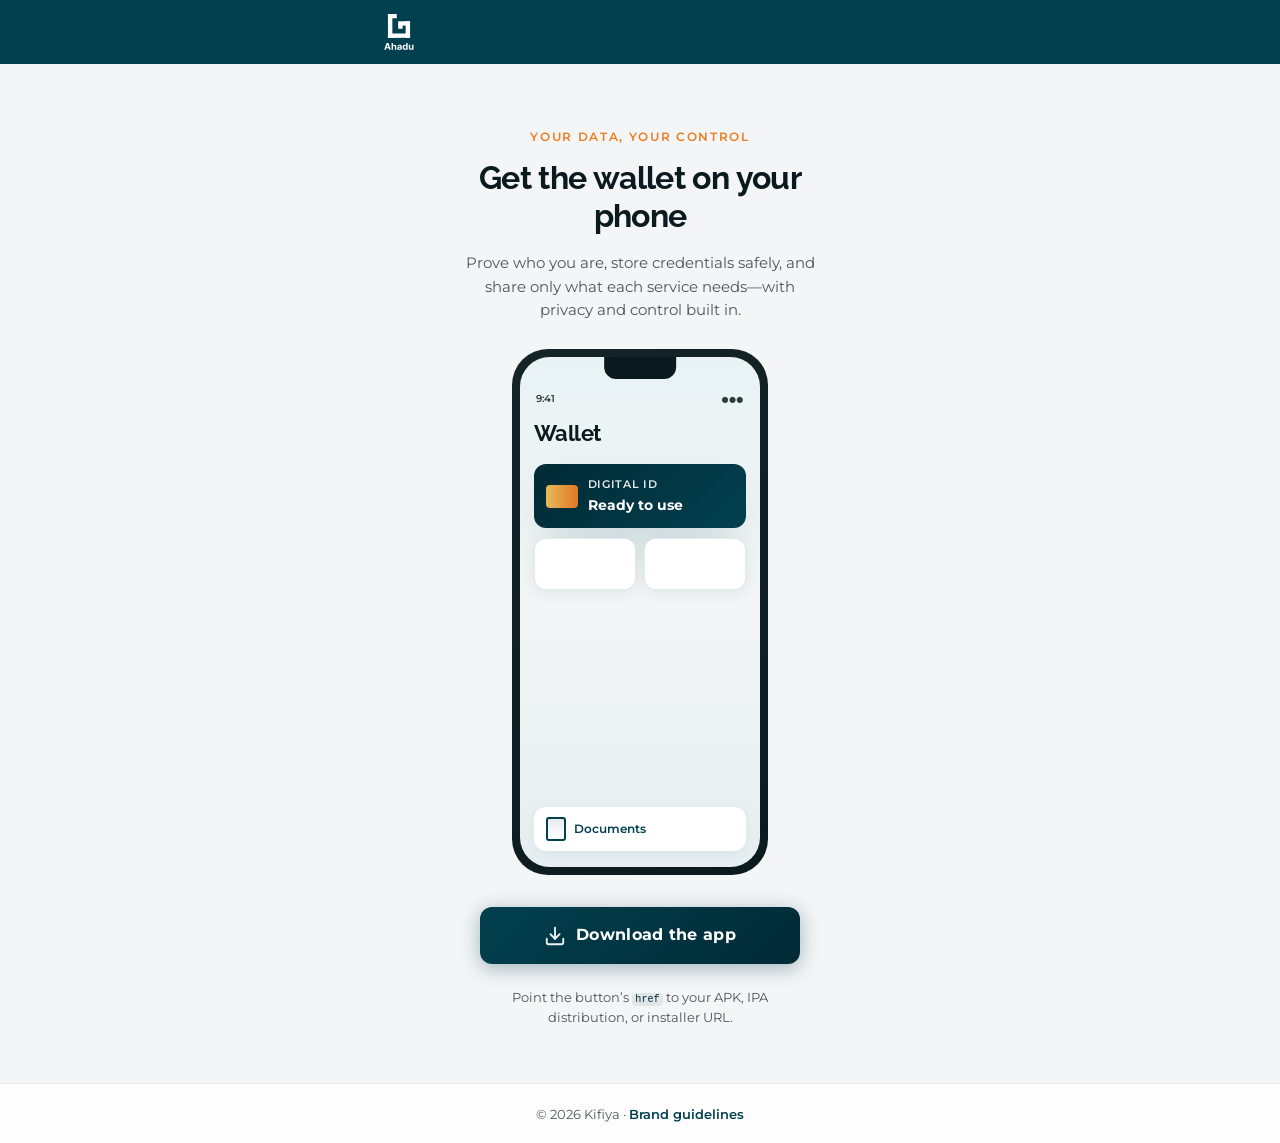
==== index.html @ 726f1c5e "fix" ====
<!DOCTYPE html>
<html lang="en">
<head>
  <meta charset="utf-8" />
  <meta name="viewport" content="width=device-width, initial-scale=1, viewport-fit=cover" />
  <meta name="theme-color" content="#02404F" />
  <meta name="description" content="Download the Kifiya digital identity wallet app." />
  <title>Download the app — Kifiya</title>
  <link rel="icon" href="favicon.svg" type="image/svg+xml" />
  <link rel="apple-touch-icon" href="favicon.svg" />
  <link rel="preconnect" href="https://fonts.googleapis.com" />
  <link rel="preconnect" href="https://fonts.gstatic.com" crossorigin />
  <link href="https://fonts.googleapis.com/css2?family=Montserrat:ital,wght@0,400;0,600;0,700;1,400&family=Raleway:wght@600;700&display=swap" rel="stylesheet" />
  <link rel="stylesheet" href="styles.css" />
</head>
<body>
  <div class="page">
    <header class="header">
      <div class="header__inner">
        <a class="header__brand" href="./" aria-label="Kifiya — Digital Identity Wallet">
          <img
            class="header__logo"
            src="full_logo.svg"
            width="205"
            height="250"
            alt=""
            decoding="async"
          />
        </a>
      </div>
    </header>

    <main class="main">
      <section class="hero" aria-labelledby="hero-heading">
        <p class="eyebrow">Your data, your control</p>
        <h1 id="hero-heading" class="hero__title">Get the wallet on your phone</h1>
        <p class="hero__lede">
          Prove who you are, store credentials safely, and share only what each service needs—with privacy and control built in.
        </p>

        <div class="device-showcase">
          <div class="phone" aria-hidden="true">
            <div class="phone__bezel">
              <div class="phone__notch"></div>
              <div class="phone__screen">
                <div class="app-ui">
                  <div class="app-ui__status">
                    <span>9:41</span>
                    <span class="app-ui__icons">●●●</span>
                  </div>
                  <div class="app-ui__header">
                    <span class="app-ui__greeting">Wallet</span>
                  </div>
                  <div class="app-ui__card app-ui__card--id">
                    <span class="app-ui__chip"></span>
                    <div class="app-ui__card-text">
                      <span class="app-ui__label">Digital ID</span>
                      <span class="app-ui__sub">Ready to use</span>
                    </div>
                  </div>
                  <div class="app-ui__row">
                    <div class="app-ui__tile"></div>
                    <div class="app-ui__tile"></div>
                  </div>
                  <div class="app-ui__doc">
                    <span class="app-ui__doc-icon"></span>
                    <span>Documents</span>
                  </div>
                </div>
              </div>
            </div>
          </div>
        </div>

        <div class="download-wrap">
          <a class="download-btn" href="#" rel="noopener">
            <span class="download-btn__icon" aria-hidden="true">
              <svg viewBox="0 0 24 24" width="22" height="22" fill="none" stroke="currentColor" stroke-width="2" stroke-linecap="round" stroke-linejoin="round">
                <path d="M21 15v4a2 2 0 0 1-2 2H5a2 2 0 0 1-2-2v-4" />
                <polyline points="7 10 12 15 17 10" />
                <line x1="12" y1="15" x2="12" y2="3" />
              </svg>
            </span>
            Download the app
          </a>
        </div>

        <p class="fineprint">
          Point the button’s <code class="fineprint__code">href</code> to your APK, IPA distribution, or installer URL.
        </p>
      </section>
    </main>

    <footer class="footer">
      <p>
        © <span id="y"></span> Kifiya ·
        <a class="footer__link" href="https://brand.kifiya.com/" rel="noopener noreferrer" target="_blank">Brand guidelines</a>
      </p>
    </footer>
  </div>
  <script>
    document.getElementById("y").textContent = new Date().getFullYear();
  </script>
</body>
</html>
---- styles.css ----
/*
 * Kifiya brand — https://brand.kifiya.com/
 * Primary #02404F · Secondary #EB7D23 · Dark #0A1A1F · Light #F3F5F6
 * Montserrat (body) · Raleway (headlines)
 * Spacing: 4px base; sections 48–64px; components 16–24px
 */

:root {
  --kifiya-primary: #02404f;
  --kifiya-primary-dark: #012a35;
  --kifiya-secondary: #eb7d23;
  --kifiya-dark: #0a1a1f;
  --kifiya-light: #f3f5f6;
  --kifiya-white: #ffffff;
  --text: var(--kifiya-dark);
  --text-muted: rgba(10, 26, 31, 0.72);
  --radius-md: 12px;
  --shadow-soft: 0 20px 48px -16px rgba(2, 64, 79, 0.28);
  --shadow-phone: 0 28px 56px -16px rgba(10, 26, 31, 0.4);
  --font-body: "Montserrat", system-ui, -apple-system, "Segoe UI", sans-serif;
  --font-display: "Raleway", "Montserrat", system-ui, sans-serif;
}

*,
*::before,
*::after {
  box-sizing: border-box;
}

html {
  -webkit-text-size-adjust: 100%;
}

body {
  margin: 0;
  min-height: 100dvh;
  font-family: var(--font-body);
  font-size: 1rem;
  line-height: 1.55;
  color: var(--text);
  background: var(--kifiya-light);
}

.page {
  min-height: 100dvh;
  display: flex;
  flex-direction: column;
}

.visually-hidden {
  position: absolute;
  width: 1px;
  height: 1px;
  padding: 0;
  margin: -1px;
  overflow: hidden;
  clip: rect(0, 0, 0, 0);
  white-space: nowrap;
  border: 0;
}

/* Header: white logo on peacock green (brand “On Peacock Green”) */
.header {
  display: flex;
  align-items: center;
  min-height: 56px;
  padding: 12px 16px;
  background: var(--kifiya-primary);
  color: var(--kifiya-white);
  position: sticky;
  top: 0;
  z-index: 10;
  box-shadow: 0 1px 0 rgba(255, 255, 255, 0.06);
}

.header__inner {
  width: 100%;
  max-width: 32rem;
  margin: 0 auto;
  display: flex;
  align-items: center;
  min-height: 0;
}

.header__brand {
  display: flex;
  align-items: center;
  line-height: 0;
  text-decoration: none;
  color: inherit;
}

.header__brand:focus-visible {
  outline: 2px solid var(--kifiya-secondary);
  outline-offset: 4px;
  border-radius: 4px;
}

/*
 * full_logo.svg is black; invert for white mark on primary.
 * display:block removes inline-img baseline gap (avoids ~2× visual height).
 */
.header__logo {
  display: block;
  width: auto;
  height: 32px;
  max-height: 32px;
  max-width: 44px;
  object-fit: contain;
  object-position: left center;
  filter: brightness(0) invert(1);
}

@media (min-width: 480px) {
  .header {
    padding: 12px 20px;
    min-height: 64px;
  }

  .header__logo {
    height: 36px;
    max-height: 36px;
    max-width: 50px;
  }
}

.main {
  flex: 1;
  padding: 48px 20px 56px;
}

.hero {
  max-width: 26rem;
  margin: 0 auto;
  text-align: center;
}

.eyebrow {
  margin: 0 0 12px;
  font-family: var(--font-body);
  font-size: 0.75rem;
  font-weight: 600;
  text-transform: uppercase;
  letter-spacing: 0.14em;
  color: var(--kifiya-secondary);
}

.hero__title {
  margin: 0 0 16px;
  font-family: var(--font-display);
  font-size: clamp(1.625rem, 5vw, 2rem);
  font-weight: 700;
  line-height: 1.2;
  color: var(--kifiya-dark);
  letter-spacing: -0.02em;
}

.hero__lede {
  margin: 0 0 28px;
  color: var(--text-muted);
  font-size: 0.9375rem;
  max-width: 22rem;
  margin-left: auto;
  margin-right: auto;
}

.device-showcase {
  margin: 0 auto 32px;
  display: flex;
  justify-content: center;
}

.phone {
  filter: drop-shadow(var(--shadow-phone));
}

.phone__bezel {
  width: min(16rem, 72vw);
  aspect-ratio: 9 / 18.5;
  background: linear-gradient(145deg, #152428 0%, var(--kifiya-dark) 100%);
  border-radius: 2.25rem;
  padding: 8px;
  position: relative;
}

.phone__notch {
  position: absolute;
  top: 0.5rem;
  left: 50%;
  transform: translateX(-50%);
  width: 28%;
  height: 1.35rem;
  background: var(--kifiya-dark);
  border-radius: 0 0 12px 12px;
  z-index: 2;
}

.phone__screen {
  width: 100%;
  height: 100%;
  border-radius: 1.85rem;
  overflow: hidden;
  background: linear-gradient(
    180deg,
    #e8f2f4 0%,
    var(--kifiya-light) 50%,
    #e5eef0 100%
  );
}

.app-ui {
  padding: 2.1rem 0.85rem 1rem;
  height: 100%;
  display: flex;
  flex-direction: column;
  gap: 10px;
}

.app-ui__status {
  display: flex;
  justify-content: space-between;
  align-items: center;
  font-size: 0.65rem;
  font-weight: 600;
  color: var(--kifiya-dark);
  opacity: 0.85;
  padding: 0 0.15rem;
}

.app-ui__icons {
  letter-spacing: 0.05em;
  font-size: 0.5rem;
}

.app-ui__header {
  text-align: left;
}

.app-ui__greeting {
  font-family: var(--font-display);
  font-size: 1.35rem;
  font-weight: 700;
  color: var(--kifiya-dark);
  letter-spacing: -0.02em;
}

.app-ui__card {
  margin-top: 4px;
  border-radius: var(--radius-md);
  padding: 12px;
  display: flex;
  align-items: center;
  gap: 10px;
  background: linear-gradient(
    135deg,
    var(--kifiya-primary-dark) 0%,
    var(--kifiya-primary) 100%
  );
  color: var(--kifiya-white);
  box-shadow: var(--shadow-soft);
}

.app-ui__chip {
  width: 2rem;
  height: 1.45rem;
  border-radius: 4px;
  background: linear-gradient(90deg, #f4c15a 0%, var(--kifiya-secondary) 100%);
  opacity: 0.95;
}

.app-ui__card-text {
  display: flex;
  flex-direction: column;
  align-items: flex-start;
  gap: 0.1rem;
}

.app-ui__label {
  font-size: 0.7rem;
  font-weight: 600;
  opacity: 0.9;
  text-transform: uppercase;
  letter-spacing: 0.06em;
}

.app-ui__sub {
  font-size: 0.85rem;
  font-weight: 700;
}

.app-ui__row {
  display: grid;
  grid-template-columns: 1fr 1fr;
  gap: 8px;
}

.app-ui__tile {
  height: 3.25rem;
  border-radius: 12px;
  background: var(--kifiya-white);
  box-shadow: 0 4px 14px rgba(2, 64, 79, 0.08);
  border: 1px solid rgba(2, 64, 79, 0.1);
}

.app-ui__doc {
  margin-top: auto;
  display: flex;
  align-items: center;
  gap: 8px;
  padding: 10px 12px;
  background: var(--kifiya-white);
  border-radius: 12px;
  font-size: 0.75rem;
  font-weight: 600;
  color: var(--kifiya-primary);
  box-shadow: 0 2px 10px rgba(2, 64, 79, 0.06);
}

.app-ui__doc-icon {
  width: 1.25rem;
  height: 1.5rem;
  border-radius: 3px;
  border: 2px solid var(--kifiya-primary);
  background: linear-gradient(
    180deg,
    rgba(2, 64, 79, 0.1) 0%,
    transparent 100%
  );
}

.download-wrap {
  max-width: 20rem;
  margin: 0 auto;
}

.download-btn {
  display: inline-flex;
  align-items: center;
  justify-content: center;
  gap: 10px;
  width: 100%;
  padding: 16px 24px;
  border-radius: var(--radius-md);
  text-decoration: none;
  color: var(--kifiya-white);
  font-family: var(--font-body);
  font-size: 1rem;
  font-weight: 700;
  letter-spacing: 0.02em;
  background: linear-gradient(
    135deg,
    var(--kifiya-primary) 0%,
    var(--kifiya-primary-dark) 100%
  );
  border: none;
  box-shadow: 0 4px 20px rgba(2, 64, 79, 0.35);
  transition: transform 0.15s ease, box-shadow 0.15s ease, background 0.15s ease;
  min-height: 52px;
}

.download-btn:hover {
  transform: translateY(-2px);
  box-shadow: 0 10px 28px rgba(2, 64, 79, 0.4);
}

.download-btn:active {
  transform: translateY(0);
}

.download-btn:focus-visible {
  outline: 2px solid var(--kifiya-secondary);
  outline-offset: 3px;
}

.download-btn__icon {
  display: flex;
  flex-shrink: 0;
  opacity: 0.95;
}

.fineprint {
  margin: 24px auto 0;
  max-width: 20rem;
  font-size: 0.8125rem;
  color: var(--text-muted);
  line-height: 1.45;
}

.fineprint__code {
  font-family: ui-monospace, monospace;
  font-size: 0.78em;
  padding: 0.1em 0.35em;
  border-radius: 4px;
  background: rgba(2, 64, 79, 0.08);
  color: var(--kifiya-primary-dark);
}

.footer {
  margin-top: auto;
  padding: 20px;
  text-align: center;
  font-size: 0.8125rem;
  color: var(--text-muted);
  border-top: 1px solid rgba(2, 64, 79, 0.1);
  background: rgba(255, 255, 255, 0.85);
}

.footer p {
  margin: 0;
}

.footer__link {
  color: var(--kifiya-primary);
  font-weight: 600;
  text-decoration: none;
}

.footer__link:hover {
  color: var(--kifiya-secondary);
  text-decoration: underline;
  text-underline-offset: 3px;
}

@media (min-width: 480px) {
  .main {
    padding-top: 64px;
  }
}

@media (prefers-reduced-motion: reduce) {
  .download-btn {
    transition: none;
  }

  .download-btn:hover {
    transform: none;
  }
}
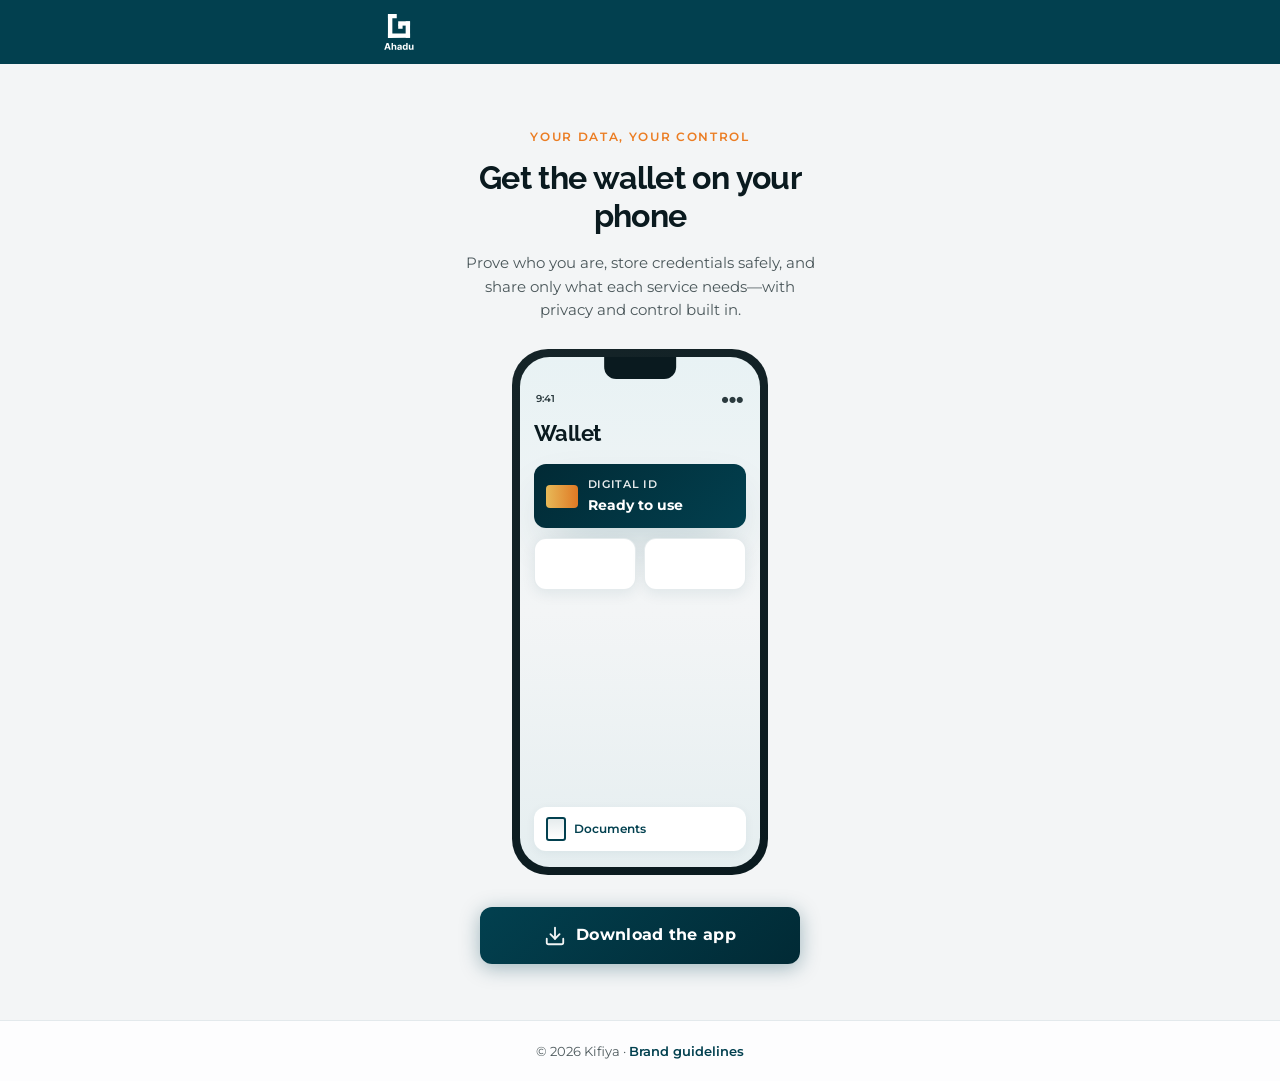
==== commit 5e77b3be: "cleanup" ====
--- a/index.html
+++ b/index.html
@@ -84,10 +84,6 @@
             Download the app
           </a>
         </div>
-
-        <p class="fineprint">
-          Point the button’s <code class="fineprint__code">href</code> to your APK, IPA distribution, or installer URL.
-        </p>
       </section>
     </main>
 
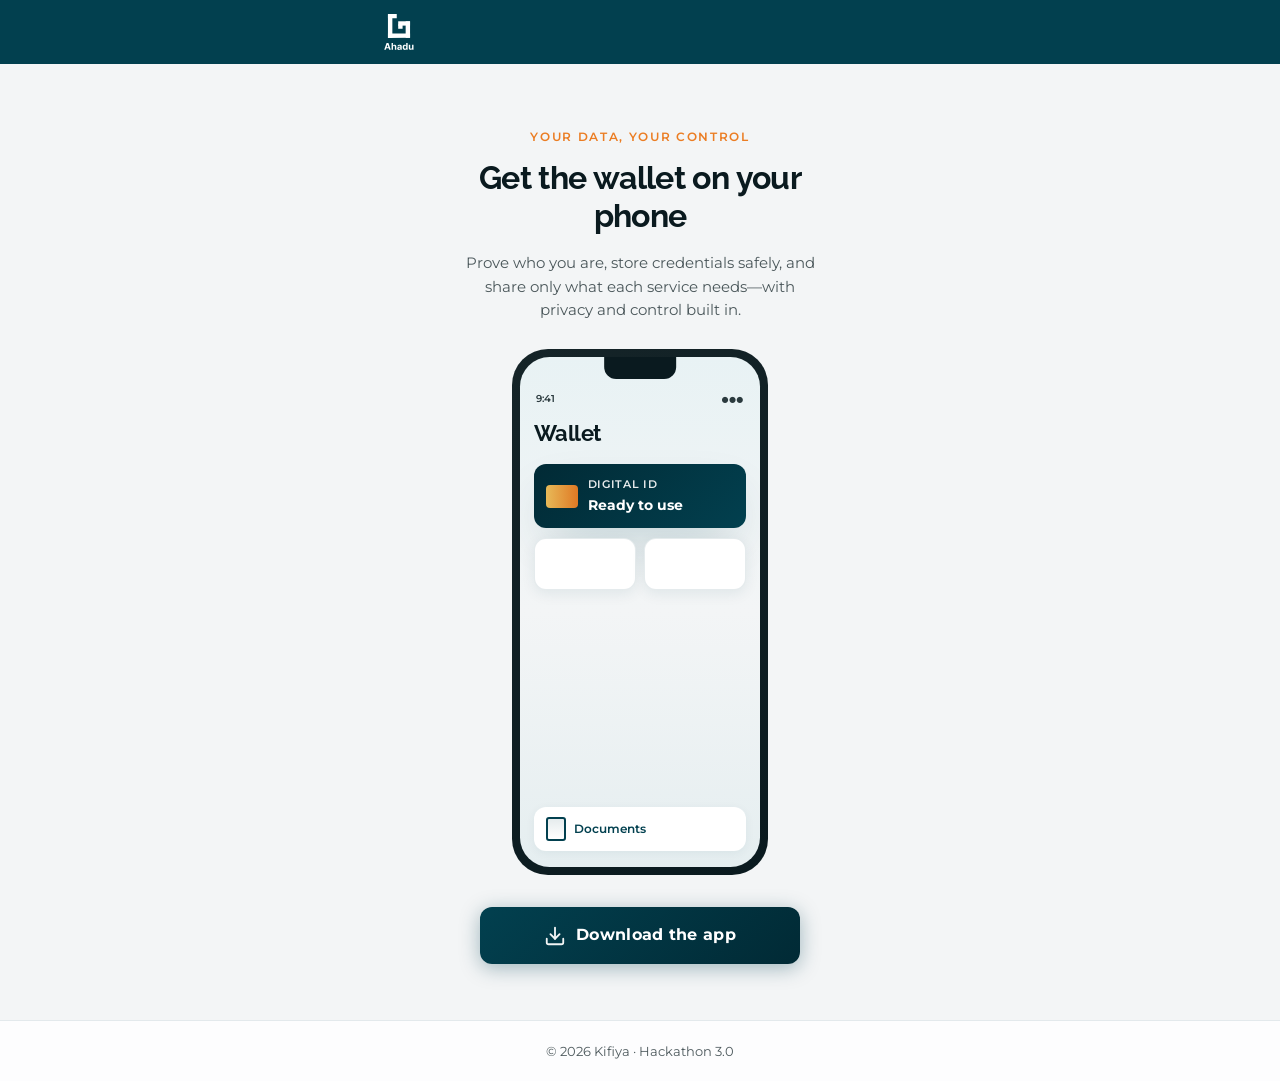
==== commit ad33f9d3: "fix" ====
--- a/index.html
+++ b/index.html
@@ -89,8 +89,7 @@
 
     <footer class="footer">
       <p>
-        © <span id="y"></span> Kifiya ·
-        <a class="footer__link" href="https://brand.kifiya.com/" rel="noopener noreferrer" target="_blank">Brand guidelines</a>
+        © <span id="y"></span> Kifiya · Hackathon 3.0
       </p>
     </footer>
   </div>
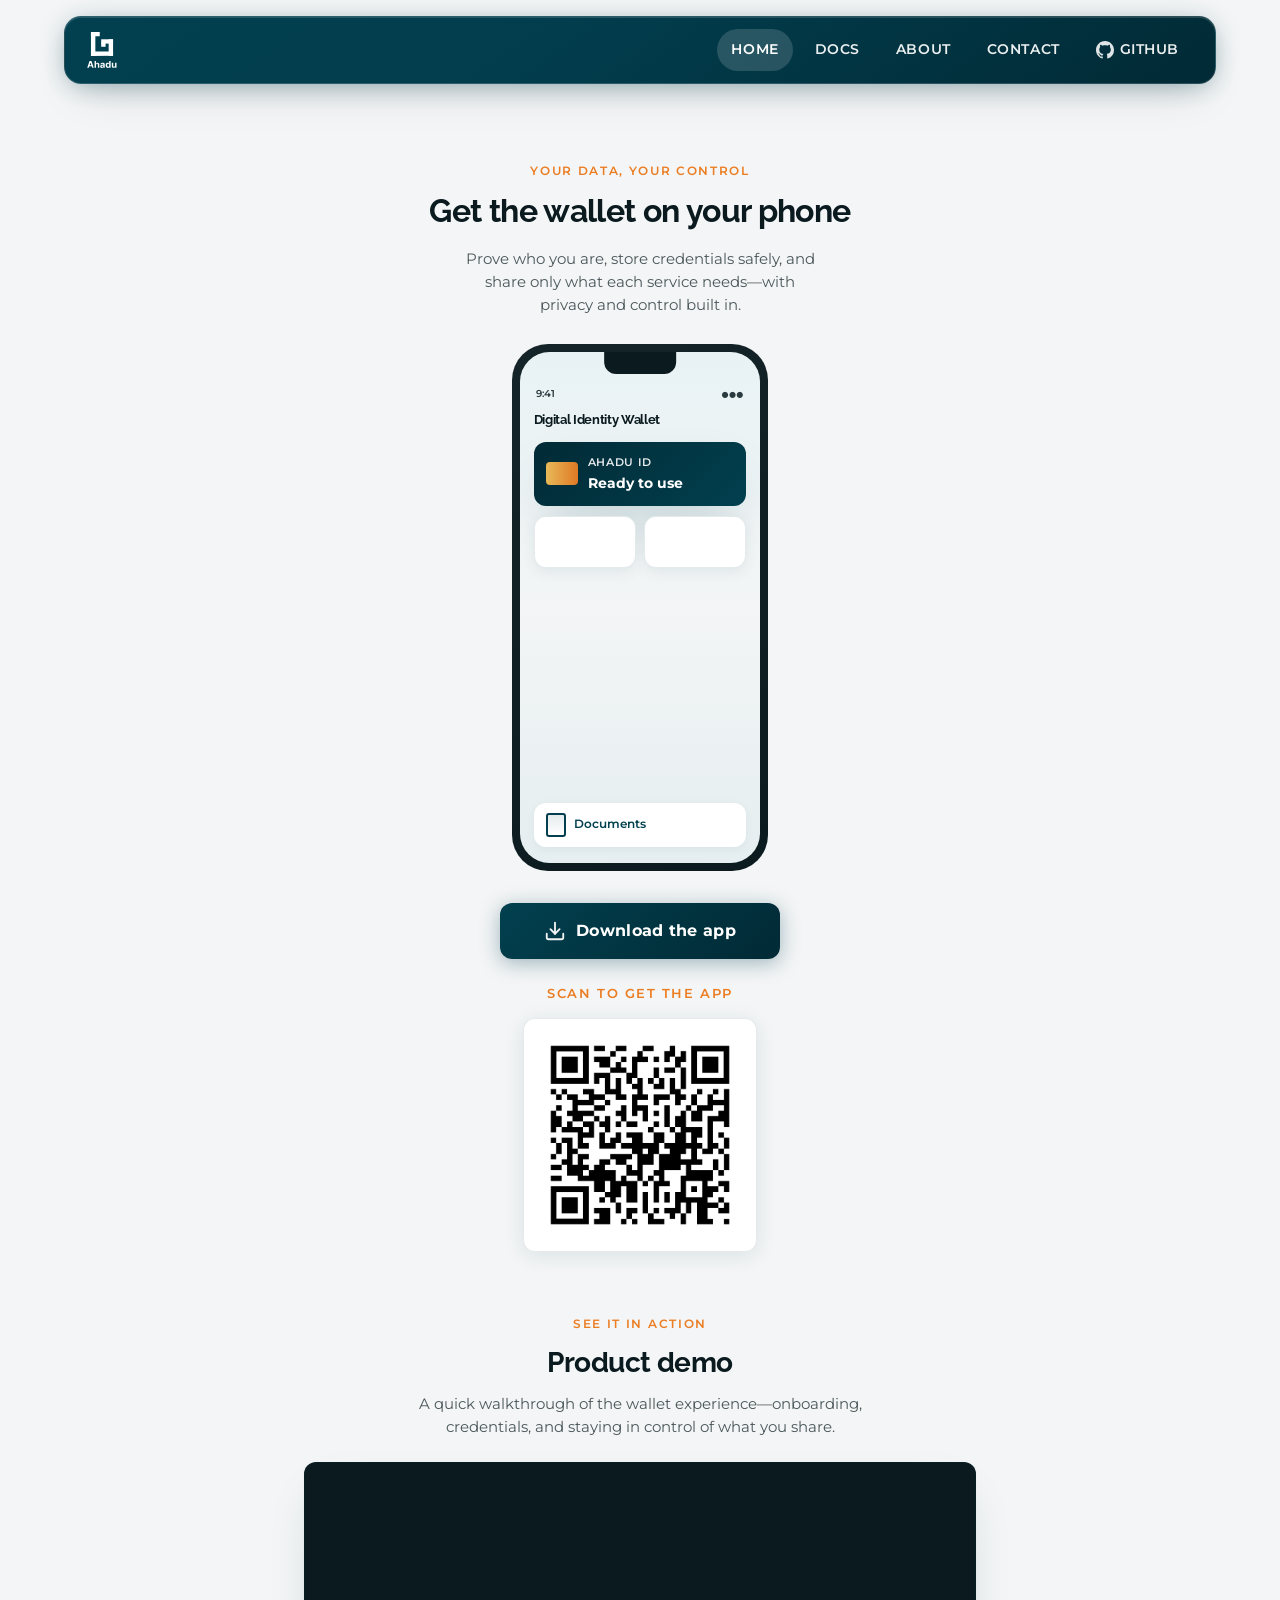
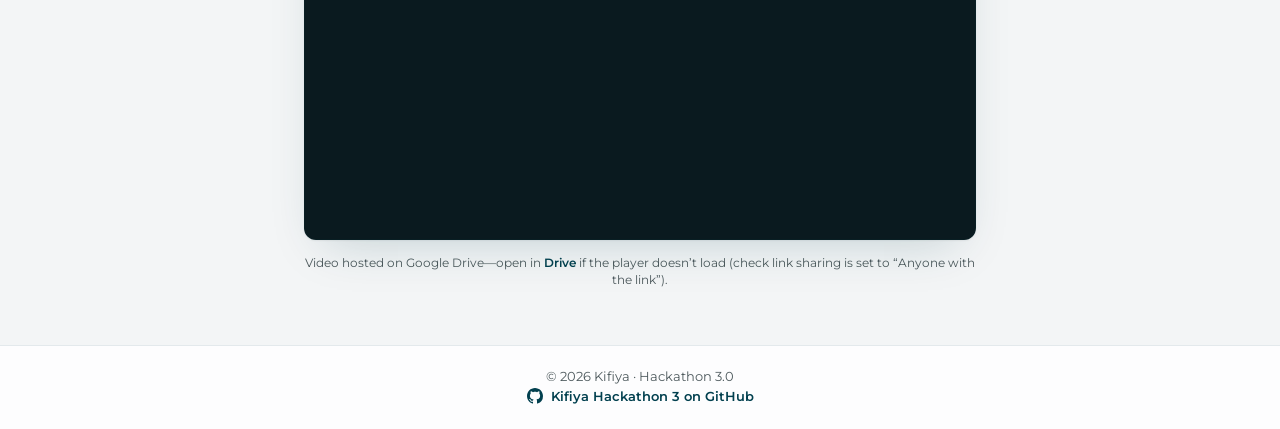
==== commit c0d3258a: "add demo" ====
--- a/index.html
+++ b/index.html
@@ -27,6 +27,43 @@
             decoding="async"
           />
         </a>
+        <button
+          type="button"
+          class="header__menu-btn"
+          aria-expanded="false"
+          aria-controls="site-main-nav"
+          aria-label="Open menu"
+        >
+          <span class="header__menu-icon" aria-hidden="true">
+            <span class="header__menu-line"></span>
+            <span class="header__menu-line"></span>
+            <span class="header__menu-line"></span>
+          </span>
+        </button>
+        <nav class="header__nav" id="site-main-nav" aria-label="Main">
+          <ul class="header__nav-list">
+            <li><a class="header__link" href="./" aria-current="page">Home</a></li>
+            <li><a class="header__link" href="docs.html">Docs</a></li>
+            <li><a class="header__link" href="about.html">About</a></li>
+            <li><a class="header__link" href="contact.html">Contact</a></li>
+            <li>
+              <a
+                class="header__link header__link--github"
+                href="https://github.com/Kifiya-Hackathon-3"
+                target="_blank"
+                rel="noopener noreferrer"
+              >
+                <svg class="header__github-icon" viewBox="0 0 24 24" width="18" height="18" aria-hidden="true" focusable="false">
+                  <path
+                    fill="currentColor"
+                    d="M12 0C5.37 0 0 5.37 0 12c0 5.31 3.435 9.795 8.205 11.385.6.105.825-.255.825-.57 0-.285-.015-1.23-.015-2.235-3.015.555-3.795-.735-4.035-1.41-.135-.345-.72-1.41-1.23-1.695-.42-.225-1.02-.78-.015-.795.945-.015 1.62.87 1.845 1.23 1.08 1.815 2.805 1.305 3.495.99.105-.78.42-1.305.765-1.605-2.67-.3-5.46-1.335-5.46-5.925 0-1.305.465-2.385 1.23-3.225-.12-.3-.54-1.53.12-3.18 0 0 1.005-.315 3.3 1.23.96-.27 1.98-.405 3-.405s2.04.135 3 .405c2.295-1.56 3.3-1.23 3.3-1.23.66 1.65.24 2.88.12 3.18.765.84 1.23 1.905 1.23 3.225 0 4.605-2.805 5.625-5.475 5.925.435.375.81 1.095.81 2.22 0 1.605-.015 2.895-.015 3.3 0 .315.225.69.825.57A12.02 12.02 0 0024 12c0-6.63-5.37-12-12-12z"
+                  />
+                </svg>
+                GitHub
+              </a>
+            </li>
+          </ul>
+        </nav>
       </div>
     </header>
 
@@ -49,12 +86,12 @@
                     <span class="app-ui__icons">●●●</span>
                   </div>
                   <div class="app-ui__header">
-                    <span class="app-ui__greeting">Wallet</span>
+                    <span class="app-ui__greeting">Digital Identity Wallet</span>
                   </div>
                   <div class="app-ui__card app-ui__card--id">
                     <span class="app-ui__chip"></span>
                     <div class="app-ui__card-text">
-                      <span class="app-ui__label">Digital ID</span>
+                      <span class="app-ui__label">Ahadu ID</span>
                       <span class="app-ui__sub">Ready to use</span>
                     </div>
                   </div>
@@ -72,29 +109,91 @@
           </div>
         </div>
 
-        <div class="download-wrap">
-          <a class="download-btn" href="#" rel="noopener">
-            <span class="download-btn__icon" aria-hidden="true">
-              <svg viewBox="0 0 24 24" width="22" height="22" fill="none" stroke="currentColor" stroke-width="2" stroke-linecap="round" stroke-linejoin="round">
-                <path d="M21 15v4a2 2 0 0 1-2 2H5a2 2 0 0 1-2-2v-4" />
-                <polyline points="7 10 12 15 17 10" />
-                <line x1="12" y1="15" x2="12" y2="3" />
-              </svg>
-            </span>
-            Download the app
-          </a>
+        <div class="download-block">
+          <div class="download-wrap">
+            <a class="download-btn" href="#" rel="noopener">
+              <span class="download-btn__icon" aria-hidden="true">
+                <svg viewBox="0 0 24 24" width="22" height="22" fill="none" stroke="currentColor" stroke-width="2" stroke-linecap="round" stroke-linejoin="round">
+                  <path d="M21 15v4a2 2 0 0 1-2 2H5a2 2 0 0 1-2-2v-4" />
+                  <polyline points="7 10 12 15 17 10" />
+                  <line x1="12" y1="15" x2="12" y2="3" />
+                </svg>
+              </span>
+              Download the app
+            </a>
+          </div>
+          <div class="qr-get-app" aria-labelledby="qr-get-app-heading">
+            <p id="qr-get-app-heading" class="qr-get-app__label">Scan to get the app</p>
+            <div class="qr-get-app__frame">
+              <img
+                class="qr-get-app__img"
+                src="qr-code.png"
+                width="200"
+                height="200"
+                alt="QR code: scan with your phone to get the Kifiya wallet app"
+                decoding="async"
+              />
+            </div>
+          </div>
         </div>
+      </section>
+
+      <section class="video-demo" aria-labelledby="video-demo-heading">
+        <p class="eyebrow">See it in action</p>
+        <h2 id="video-demo-heading" class="video-demo__title">Product demo</h2>
+        <p class="video-demo__lede">
+          A quick walkthrough of the wallet experience—onboarding, credentials, and staying in control of what you share.
+        </p>
+        <div class="video-demo__shell">
+          <iframe
+            class="video-demo__iframe"
+            title="Kifiya wallet — product demo (Google Drive)"
+            src="https://drive.google.com/file/d/12fwErvB7s8SmVNW_3hLRBG-LQJC7oZOB/preview"
+            allow="autoplay"
+            allowfullscreen
+            loading="lazy"
+            referrerpolicy="no-referrer-when-downgrade"
+          ></iframe>
+        </div>
+        <p class="video-demo__note">
+          Video hosted on Google Drive—open in
+          <a
+            class="footer__link"
+            href="https://drive.google.com/file/d/12fwErvB7s8SmVNW_3hLRBG-LQJC7oZOB/view?usp=sharing"
+            target="_blank"
+            rel="noopener noreferrer"
+            >Drive</a
+          >
+          if the player doesn’t load (check link sharing is set to “Anyone with the link”).
+        </p>
       </section>
     </main>
 
     <footer class="footer">
-      <p>
+      <p class="footer__line">
         © <span id="y"></span> Kifiya · Hackathon 3.0
+      </p>
+      <p class="footer__line footer__line--links">
+        <a
+          class="footer__link footer__link--github"
+          href="https://github.com/Kifiya-Hackathon-3"
+          target="_blank"
+          rel="noopener noreferrer"
+        >
+          <svg class="footer__github-icon" viewBox="0 0 24 24" width="16" height="16" aria-hidden="true" focusable="false">
+            <path
+              fill="currentColor"
+              d="M12 0C5.37 0 0 5.37 0 12c0 5.31 3.435 9.795 8.205 11.385.6.105.825-.255.825-.57 0-.285-.015-1.23-.015-2.235-3.015.555-3.795-.735-4.035-1.41-.135-.345-.72-1.41-1.23-1.695-.42-.225-1.02-.78-.015-.795.945-.015 1.62.87 1.845 1.23 1.08 1.815 2.805 1.305 3.495.99.105-.78.42-1.305.765-1.605-2.67-.3-5.46-1.335-5.46-5.925 0-1.305.465-2.385 1.23-3.225-.12-.3-.54-1.53.12-3.18 0 0 1.005-.315 3.3 1.23.96-.27 1.98-.405 3-.405s2.04.135 3 .405c2.295-1.56 3.3-1.23 3.3-1.23.66 1.65.24 2.88.12 3.18.765.84 1.23 1.905 1.23 3.225 0 4.605-2.805 5.625-5.475 5.925.435.375.81 1.095.81 2.22 0 1.605-.015 2.895-.015 3.3 0 .315.225.69.825.57A12.02 12.02 0 0024 12c0-6.63-5.37-12-12-12z"
+            />
+          </svg>
+          Kifiya Hackathon 3 on GitHub
+        </a>
       </p>
     </footer>
   </div>
   <script>
     document.getElementById("y").textContent = new Date().getFullYear();
   </script>
+  <script src="header-nav.js"></script>
 </body>
 </html>
--- a/styles.css
+++ b/styles.css
@@ -15,8 +15,12 @@
   --text: var(--kifiya-dark);
   --text-muted: rgba(10, 26, 31, 0.72);
   --radius-md: 12px;
+  --header-float-radius: 16px;
   --shadow-soft: 0 20px 48px -16px rgba(2, 64, 79, 0.28);
   --shadow-phone: 0 28px 56px -16px rgba(10, 26, 31, 0.4);
+  --shadow-header-float: 0 4px 28px -6px rgba(2, 64, 79, 0.45),
+    0 16px 48px -16px rgba(10, 26, 31, 0.18),
+    inset 0 1px 0 rgba(255, 255, 255, 0.14);
   --font-body: "Montserrat", system-ui, -apple-system, "Segoe UI", sans-serif;
   --font-display: "Raleway", "Montserrat", system-ui, sans-serif;
 }
@@ -59,27 +63,163 @@
   border: 0;
 }
 
-/* Header: white logo on peacock green (brand “On Peacock Green”) */
+/* Header: floating bar — curved edges, lifts off page background */
 .header {
-  display: flex;
-  align-items: center;
-  min-height: 56px;
-  padding: 12px 16px;
-  background: var(--kifiya-primary);
+  display: block;
+  padding: max(12px, env(safe-area-inset-top, 0px)) 16px 10px;
+  background: transparent;
   color: var(--kifiya-white);
   position: sticky;
   top: 0;
-  z-index: 10;
-  box-shadow: 0 1px 0 rgba(255, 255, 255, 0.06);
+  z-index: 20;
+  box-shadow: none;
 }
 
 .header__inner {
   width: 100%;
-  max-width: 32rem;
+  max-width: min(72rem, 100%);
   margin: 0 auto;
   display: flex;
-  align-items: center;
-  min-height: 0;
+  flex-wrap: wrap;
+  align-items: center;
+  justify-content: space-between;
+  gap: 12px 16px;
+  min-height: 52px;
+  padding: 10px 16px;
+  background: linear-gradient(
+    145deg,
+    var(--kifiya-primary) 0%,
+    #023d4d 42%,
+    var(--kifiya-primary-dark) 100%
+  );
+  border-radius: var(--header-float-radius);
+  border: 1px solid rgba(255, 255, 255, 0.16);
+  box-shadow: var(--shadow-header-float);
+  transition: box-shadow 0.25s ease, transform 0.25s ease;
+}
+
+.header__inner:hover {
+  box-shadow: 0 6px 32px -6px rgba(2, 64, 79, 0.5),
+    0 20px 56px -18px rgba(10, 26, 31, 0.22),
+    inset 0 1px 0 rgba(255, 255, 255, 0.16);
+}
+
+@media (prefers-reduced-motion: reduce) {
+  .header__inner {
+    transition: none;
+  }
+
+  .header__inner:hover {
+    box-shadow: var(--shadow-header-float);
+  }
+}
+
+.header__menu-btn {
+  display: none;
+  align-items: center;
+  justify-content: center;
+  margin-left: auto;
+  padding: 10px;
+  border: none;
+  border-radius: 8px;
+  background: rgba(255, 255, 255, 0.12);
+  color: var(--kifiya-white);
+  cursor: pointer;
+  transition: background 0.15s ease;
+}
+
+.header__menu-btn:hover {
+  background: rgba(255, 255, 255, 0.2);
+}
+
+.header__menu-btn:focus-visible {
+  outline: 2px solid var(--kifiya-secondary);
+  outline-offset: 2px;
+}
+
+.header__menu-icon {
+  display: flex;
+  flex-direction: column;
+  justify-content: center;
+  gap: 5px;
+  width: 22px;
+  height: 18px;
+}
+
+.header__menu-line {
+  display: block;
+  height: 2px;
+  width: 100%;
+  border-radius: 1px;
+  background: currentColor;
+  transition: transform 0.2s ease, opacity 0.2s ease;
+  transform-origin: center;
+}
+
+.header.is-nav-open .header__menu-line:nth-child(1) {
+  transform: translateY(7px) rotate(45deg);
+}
+
+.header.is-nav-open .header__menu-line:nth-child(2) {
+  opacity: 0;
+}
+
+.header.is-nav-open .header__menu-line:nth-child(3) {
+  transform: translateY(-7px) rotate(-45deg);
+}
+
+.header__nav {
+  margin-left: auto;
+}
+
+.header__nav-list {
+  display: flex;
+  flex-wrap: wrap;
+  align-items: center;
+  justify-content: flex-end;
+  gap: 4px 8px;
+  margin: 0;
+  padding: 0;
+  list-style: none;
+}
+
+.header__link {
+  display: inline-block;
+  padding: 8px 12px;
+  font-size: 0.8125rem;
+  font-weight: 600;
+  letter-spacing: 0.04em;
+  text-transform: uppercase;
+  text-decoration: none;
+  color: rgba(255, 255, 255, 0.92);
+  border-radius: 999px;
+  transition: color 0.15s ease, background 0.15s ease;
+}
+
+.header__link:hover {
+  color: var(--kifiya-white);
+  background: rgba(255, 255, 255, 0.1);
+}
+
+.header__link:focus-visible {
+  outline: 2px solid var(--kifiya-secondary);
+  outline-offset: 2px;
+}
+
+.header__link[aria-current="page"] {
+  color: var(--kifiya-white);
+  background: rgba(255, 255, 255, 0.15);
+}
+
+.header__link--github {
+  display: inline-flex;
+  align-items: center;
+  gap: 6px;
+}
+
+.header__github-icon {
+  flex-shrink: 0;
+  opacity: 0.95;
 }
 
 .header__brand {
@@ -113,8 +253,13 @@
 
 @media (min-width: 480px) {
   .header {
-    padding: 12px 20px;
-    min-height: 64px;
+    padding: max(16px, env(safe-area-inset-top, 0px)) 24px 14px;
+  }
+
+  .header__inner {
+    min-height: 58px;
+    padding: 12px 22px;
+    border-radius: calc(var(--header-float-radius) + 1px);
   }
 
   .header__logo {
@@ -122,11 +267,143 @@
     max-height: 36px;
     max-width: 50px;
   }
+
+  .header__link {
+    font-size: 0.875rem;
+    padding: 10px 14px;
+  }
+}
+
+@media (max-width: 767px) {
+  .header__inner {
+    flex-wrap: wrap;
+    row-gap: 0;
+  }
+
+  .header__menu-btn {
+    display: inline-flex;
+  }
+
+  .header__nav {
+    margin-left: 0;
+    width: 100%;
+    flex-basis: 100%;
+  }
+
+  .header:not(.is-nav-open) .header__nav {
+    display: none;
+  }
+
+  .header.is-nav-open .header__nav {
+    display: block;
+    padding-top: 12px;
+    margin-top: 8px;
+    border-top: 1px solid rgba(255, 255, 255, 0.14);
+  }
+
+  .header__nav-list {
+    flex-direction: column;
+    align-items: stretch;
+    justify-content: flex-start;
+    gap: 2px;
+  }
+
+  .header__link {
+    display: block;
+    padding: 12px 10px;
+  }
+
+  .header__link--github {
+    display: inline-flex;
+  }
+}
+
+@media (max-width: 767px) and (prefers-reduced-motion: reduce) {
+  .header__menu-line {
+    transition: none;
+  }
 }
 
 .main {
   flex: 1;
   padding: 48px 20px 56px;
+}
+
+.video-demo {
+  max-width: 42rem;
+  margin: 0 auto;
+  padding-top: 40px;
+  margin-top: 8px;
+  text-align: center;
+}
+
+.video-demo__title {
+  margin: 0 0 12px;
+  font-family: var(--font-display);
+  font-size: clamp(1.375rem, 4vw, 1.75rem);
+  font-weight: 700;
+  line-height: 1.2;
+  color: var(--kifiya-dark);
+  letter-spacing: -0.02em;
+}
+
+.video-demo__lede {
+  margin: 0 0 24px;
+  max-width: 32rem;
+  margin-left: auto;
+  margin-right: auto;
+  color: var(--text-muted);
+  font-size: 0.9375rem;
+  line-height: 1.55;
+}
+
+.video-demo__shell {
+  position: relative;
+  width: 100%;
+  aspect-ratio: 16 / 9;
+  border-radius: var(--radius-md);
+  overflow: hidden;
+  background: var(--kifiya-dark);
+  border: 1px solid rgba(2, 64, 79, 0.12);
+  box-shadow:
+    0 1px 2px rgba(10, 26, 31, 0.06),
+    0 20px 48px -20px rgba(2, 64, 79, 0.22);
+}
+
+.video-demo__video {
+  display: block;
+  width: 100%;
+  height: 100%;
+  object-fit: contain;
+}
+
+.video-demo__fallback-link {
+  display: inline-block;
+  margin: 1rem;
+  color: var(--kifiya-secondary);
+  font-weight: 600;
+}
+
+.video-demo__note {
+  margin: 14px 0 0;
+  font-size: 0.75rem;
+  color: var(--text-muted);
+  line-height: 1.45;
+}
+
+/* YouTube/Vimeo: use .video-demo__iframe instead of video, same shell */
+.video-demo__shell .video-demo__iframe {
+  position: absolute;
+  inset: 0;
+  width: 100%;
+  height: 100%;
+  border: 0;
+}
+
+@media (min-width: 480px) {
+  .video-demo {
+    padding-top: 48px;
+  }
 }
 
 .hero {
@@ -238,10 +515,13 @@
 
 .app-ui__greeting {
   font-family: var(--font-display);
-  font-size: 1.35rem;
+  font-size: 0.8125rem;
   font-weight: 700;
+  line-height: 1.2;
   color: var(--kifiya-dark);
-  letter-spacing: -0.02em;
+  letter-spacing: -0.025em;
+  display: block;
+  max-width: 100%;
 }
 
 .app-ui__card {
@@ -328,9 +608,90 @@
   );
 }
 
-.download-wrap {
+.download-block {
+  width: 100%;
   max-width: 20rem;
   margin: 0 auto;
+  display: flex;
+  flex-direction: column;
+  align-items: center;
+  gap: 28px;
+}
+
+.download-wrap {
+  width: 100%;
+  max-width: 20rem;
+  margin: 0;
+}
+
+.qr-get-app {
+  text-align: center;
+  width: 100%;
+}
+
+.qr-get-app__label {
+  margin: 0 0 14px;
+  font-size: 0.8125rem;
+  font-weight: 600;
+  text-transform: uppercase;
+  letter-spacing: 0.12em;
+  color: var(--kifiya-secondary);
+}
+
+.qr-get-app__frame {
+  display: inline-block;
+  padding: 16px;
+  background: var(--kifiya-white);
+  border-radius: var(--radius-md);
+  box-shadow: 0 4px 20px rgba(2, 64, 79, 0.1);
+  border: 1px solid rgba(2, 64, 79, 0.1);
+}
+
+.qr-get-app__img {
+  display: block;
+  width: min(14rem, 72vw);
+  height: auto;
+  max-width: 280px;
+}
+
+@media (min-width: 520px) {
+  .hero {
+    max-width: 38rem;
+  }
+
+  .download-block {
+    flex-direction: row;
+    flex-wrap: wrap;
+    align-items: center;
+    justify-content: center;
+    max-width: none;
+    width: fit-content;
+    margin-left: auto;
+    margin-right: auto;
+    gap: 24px 40px;
+  }
+
+  .download-wrap {
+    flex: 0 1 17.5rem;
+    max-width: 20rem;
+    align-self: center;
+  }
+
+  .qr-get-app {
+    flex: 0 0 auto;
+    width: auto;
+    max-width: none;
+    text-align: center;
+  }
+
+  .qr-get-app__img {
+    width: 12.5rem;
+    max-width: none;
+  }
+
+  .qr-get-app__frame {
+    padding: 16px;
+  }
 }
 
 .download-btn {
@@ -395,6 +756,94 @@
   color: var(--kifiya-primary-dark);
 }
 
+/* Inner pages (about, contact) */
+.content-page {
+  max-width: 38rem;
+  margin: 0 auto;
+}
+
+.content-page .hero__title {
+  text-align: left;
+  margin-bottom: 20px;
+}
+
+.content-page .eyebrow {
+  margin-bottom: 8px;
+}
+
+.prose {
+  font-size: 0.9375rem;
+  line-height: 1.6;
+}
+
+.prose p {
+  margin: 0 0 1rem;
+  color: var(--text-muted);
+}
+
+.prose p:last-child {
+  margin-bottom: 0;
+}
+
+.prose strong {
+  color: var(--text);
+  font-weight: 600;
+}
+
+.prose a {
+  color: var(--kifiya-primary);
+  font-weight: 600;
+  text-decoration: none;
+}
+
+.prose a:hover {
+  color: var(--kifiya-secondary);
+  text-decoration: underline;
+  text-underline-offset: 3px;
+}
+
+.contact-card {
+  margin: 28px 0 0;
+  padding: 20px 22px;
+  border-radius: var(--radius-md);
+  background: var(--kifiya-white);
+  box-shadow: 0 4px 20px rgba(2, 64, 79, 0.08);
+  border: 1px solid rgba(2, 64, 79, 0.1);
+}
+
+.contact-card__row + .contact-card__row {
+  margin-top: 1.25rem;
+  padding-top: 1.25rem;
+  border-top: 1px solid rgba(2, 64, 79, 0.08);
+}
+
+.contact-card__label {
+  margin: 0 0 6px;
+  font-size: 0.6875rem;
+  font-weight: 600;
+  text-transform: uppercase;
+  letter-spacing: 0.12em;
+  color: var(--kifiya-secondary);
+}
+
+.contact-card__value {
+  margin: 0;
+  font-size: 0.9375rem;
+}
+
+.contact-card__value a {
+  color: var(--kifiya-primary);
+  font-weight: 600;
+  text-decoration: none;
+  word-break: break-all;
+}
+
+.contact-card__value a:hover {
+  color: var(--kifiya-secondary);
+  text-decoration: underline;
+  text-underline-offset: 3px;
+}
+
 .footer {
   margin-top: auto;
   padding: 20px;
@@ -405,8 +854,13 @@
   background: rgba(255, 255, 255, 0.85);
 }
 
-.footer p {
+.footer p,
+.footer__line {
   margin: 0;
+}
+
+.footer__line--links {
+  margin-top: 10px;
 }
 
 .footer__link {
@@ -421,6 +875,17 @@
   text-underline-offset: 3px;
 }
 
+.footer__link--github {
+  display: inline-flex;
+  align-items: center;
+  justify-content: center;
+  gap: 8px;
+}
+
+.footer__github-icon {
+  flex-shrink: 0;
+}
+
 @media (min-width: 480px) {
   .main {
     padding-top: 64px;
